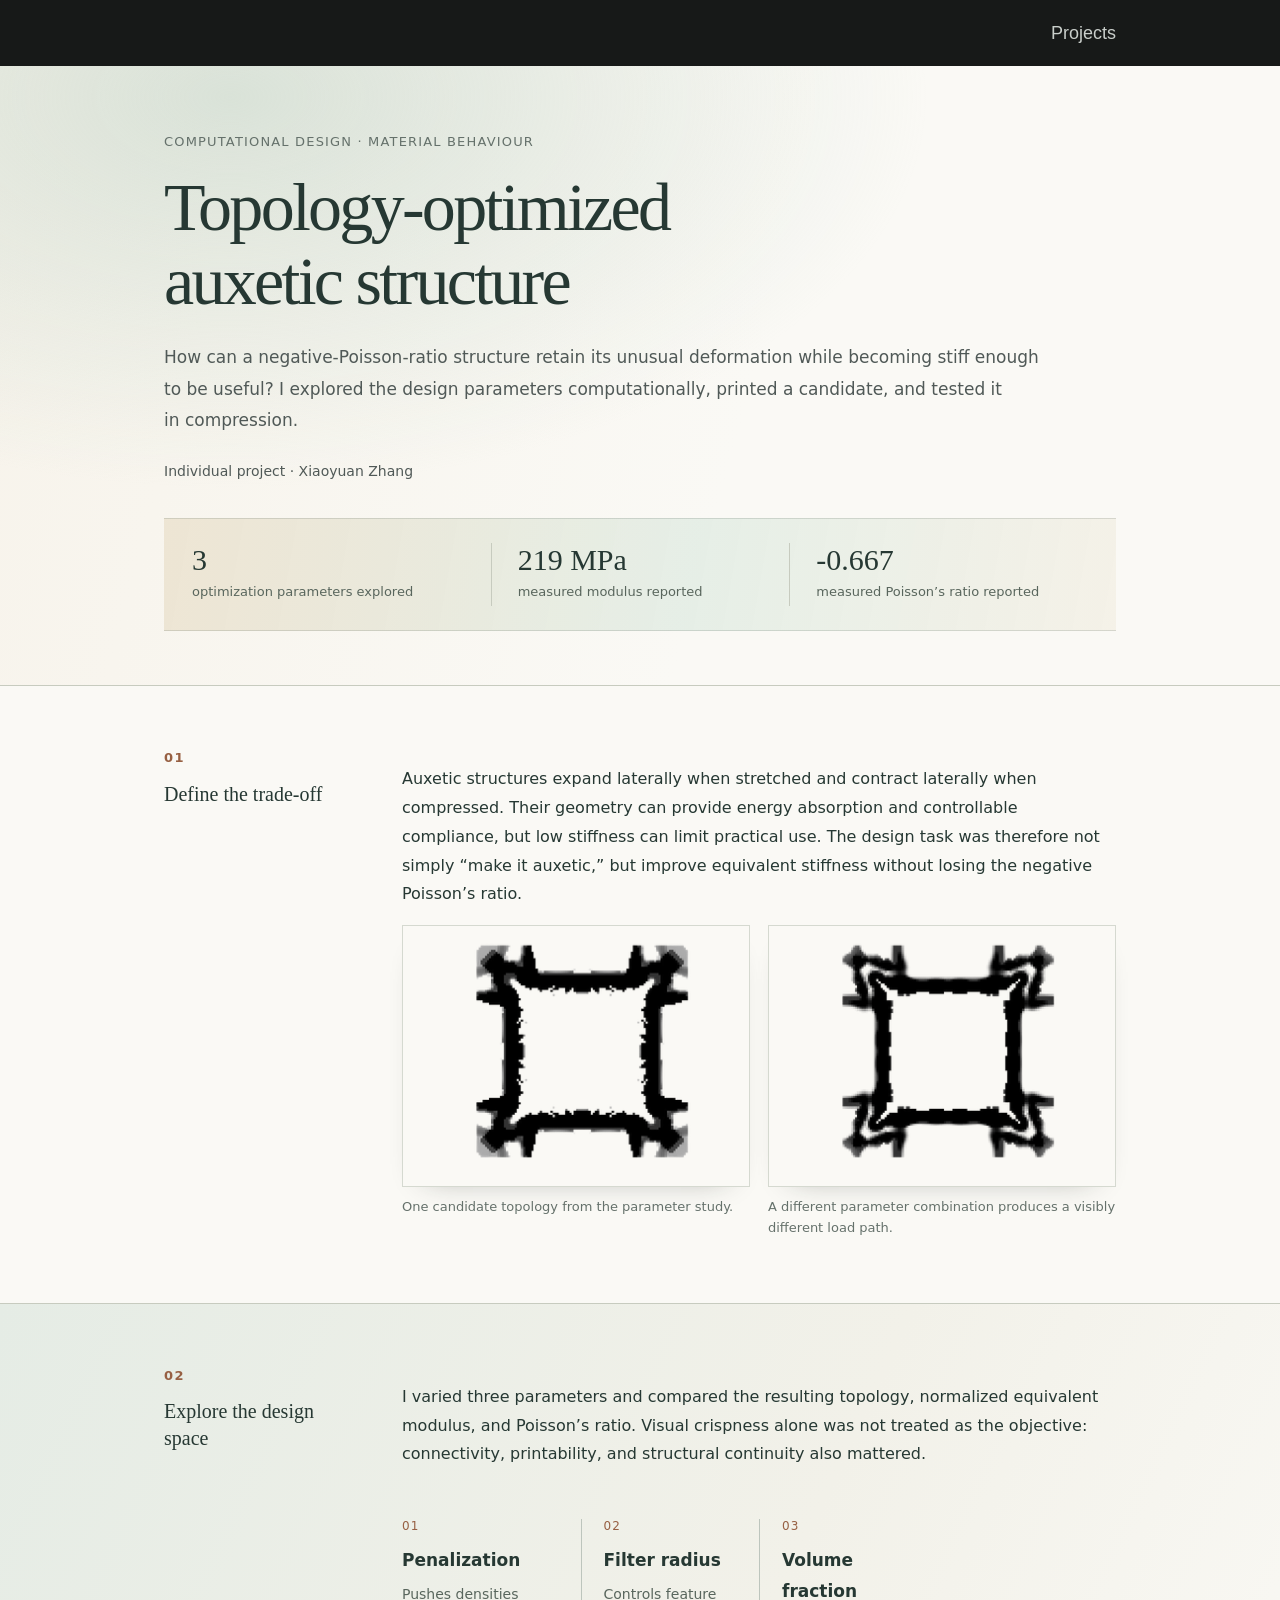
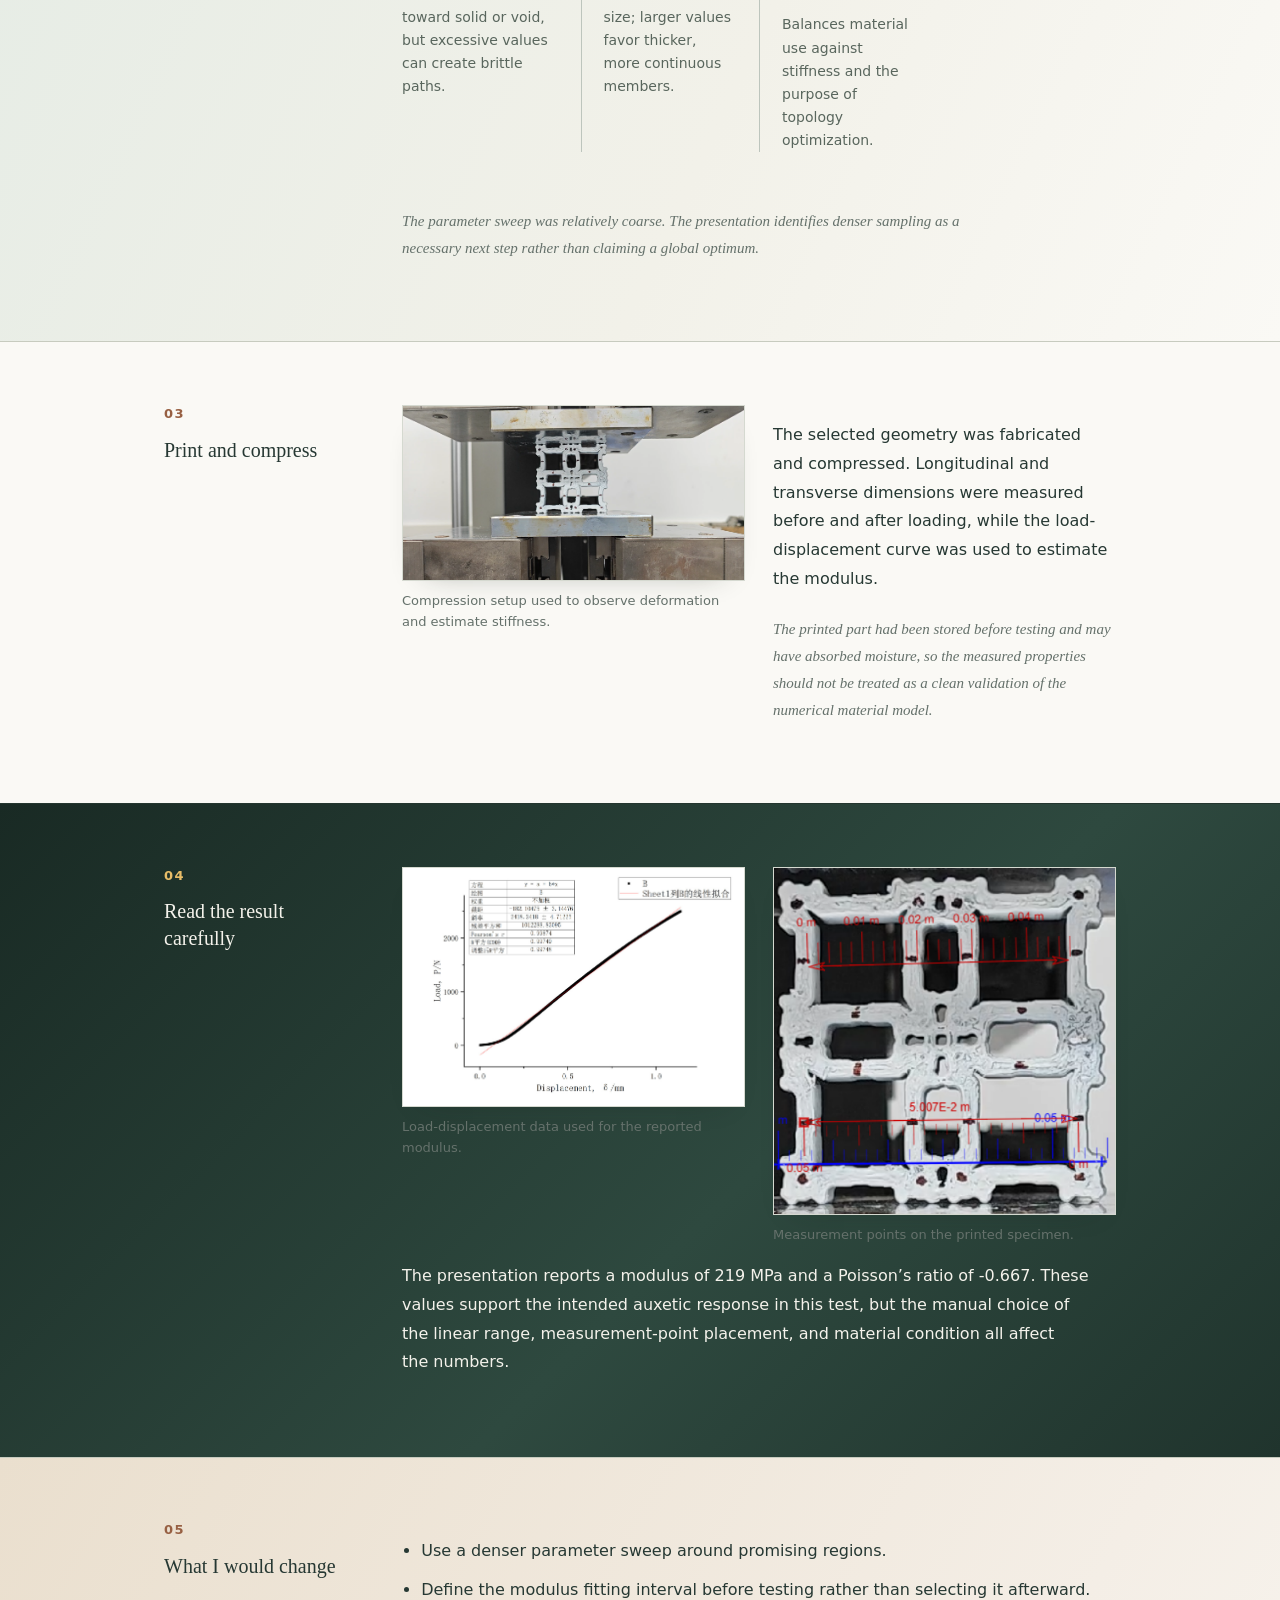
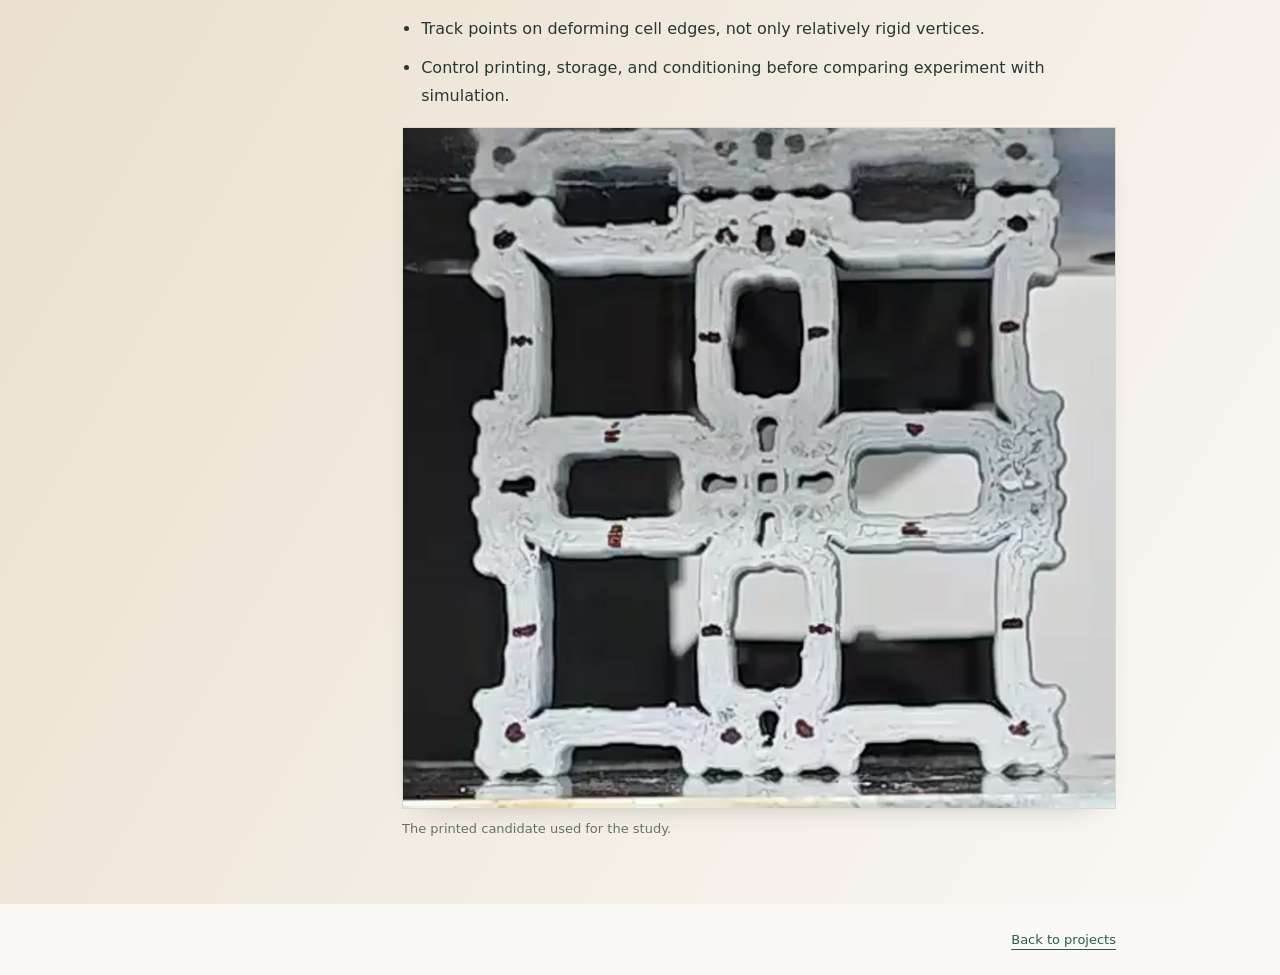
==== auxetic.html @ c7b52279 "Add three project case studies and mark first-author paper accepted" ====
<!doctype html>
<html lang="en">
<head>
<meta charset="utf-8"><meta name="viewport" content="width=device-width,initial-scale=1">
<title>Topology-optimized auxetic structure · Xiaoyuan Zhang</title>
<link rel="icon" type="image/svg+xml" href="images/favicon.svg?v=2">
<link rel="stylesheet" href="style.css?v=20261123-1"><link rel="stylesheet" href="project.css?v=20261123-1">
</head>
<body id="top" class="case-page">
<header><nav aria-label="Main navigation"><a href="index.html#projects">Projects</a></nav></header>
<main class="wrap">
<section class="case-head">
<div class="case-kicker">COMPUTATIONAL DESIGN · MATERIAL BEHAVIOUR</div>
<h1>Topology-optimized auxetic structure</h1>
<p>How can a negative-Poisson-ratio structure retain its unusual deformation while becoming stiff enough to be useful? I explored the design parameters computationally, printed a candidate, and tested it in compression.</p>
<p class="case-meta">Individual project · Xiaoyuan Zhang</p>
<div class="case-stats">
<div><strong>3</strong><span>optimization parameters explored</span></div>
<div><strong>219 MPa</strong><span>measured modulus reported</span></div>
<div><strong>-0.667</strong><span>measured Poisson’s ratio reported</span></div>
</div>
</section>
<section class="case-section">
<h2><span class="case-number">01</span><span class="case-title">Define the trade-off</span></h2>
<p>Auxetic structures expand laterally when stretched and contract laterally when compressed. Their geometry can provide energy absorption and controllable compliance, but low stiffness can limit practical use. The design task was therefore not simply “make it auxetic,” but improve equivalent stiffness without losing the negative Poisson’s ratio.</p>
<div class="case-image-pair">
<figure class="case-figure"><img src="images/auxetic/topology-1.png" width="350" height="263" alt="First topology optimization result"><figcaption>One candidate topology from the parameter study.</figcaption></figure>
<figure class="case-figure"><img src="images/auxetic/topology-2.png" width="350" height="263" alt="Second topology optimization result"><figcaption>A different parameter combination produces a visibly different load path.</figcaption></figure>
</div>
</section>
<section class="case-section case-section--tint">
<h2><span class="case-number">02</span><span class="case-title">Explore the design space</span></h2>
<p>I varied three parameters and compared the resulting topology, normalized equivalent modulus, and Poisson’s ratio. Visual crispness alone was not treated as the objective: connectivity, printability, and structural continuity also mattered.</p>
<ol class="case-flow">
<li><b>Penalization</b><span>Pushes densities toward solid or void, but excessive values can create brittle paths.</span></li>
<li><b>Filter radius</b><span>Controls feature size; larger values favor thicker, more continuous members.</span></li>
<li><b>Volume fraction</b><span>Balances material use against stiffness and the purpose of topology optimization.</span></li>
</ol>
<p class="case-note">The parameter sweep was relatively coarse. The presentation identifies denser sampling as a necessary next step rather than claiming a global optimum.</p>
</section>
<section class="case-section">
<h2><span class="case-number">03</span><span class="case-title">Print and compress</span></h2>
<div class="case-grid">
<figure class="case-figure"><img loading="lazy" src="images/auxetic/compression-setup.png" width="1605" height="821" alt="Printed auxetic specimen under compression"><figcaption>Compression setup used to observe deformation and estimate stiffness.</figcaption></figure>
<div><p>The selected geometry was fabricated and compressed. Longitudinal and transverse dimensions were measured before and after loading, while the load-displacement curve was used to estimate the modulus.</p><p class="case-note">The printed part had been stored before testing and may have absorbed moisture, so the measured properties should not be treated as a clean validation of the numerical material model.</p></div>
</div>
</section>
<section class="case-section case-section--result">
<h2><span class="case-number">04</span><span class="case-title">Read the result carefully</span></h2>
<div class="case-grid">
<figure class="case-figure"><img loading="lazy" src="images/auxetic/compression-curve.jpg" width="1370" height="957" alt="Load displacement curve from compression test"><figcaption>Load-displacement data used for the reported modulus.</figcaption></figure>
<figure class="case-figure"><img loading="lazy" src="images/auxetic/specimen.png" width="435" height="442" alt="Auxetic specimen with measured dimensions"><figcaption>Measurement points on the printed specimen.</figcaption></figure>
</div>
<p>The presentation reports a modulus of 219 MPa and a Poisson’s ratio of -0.667. These values support the intended auxetic response in this test, but the manual choice of the linear range, measurement-point placement, and material condition all affect the numbers.</p>
</section>
<section class="case-section case-section--reflection">
<h2><span class="case-number">05</span><span class="case-title">What I would change</span></h2>
<ul class="case-list">
<li>Use a denser parameter sweep around promising regions.</li>
<li>Define the modulus fitting interval before testing rather than selecting it afterward.</li>
<li>Track points on deforming cell edges, not only relatively rigid vertices.</li>
<li>Control printing, storage, and conditioning before comparing experiment with simulation.</li>
</ul>
<figure class="case-figure small-figure"><img loading="lazy" src="images/auxetic/final-structure.jpg" width="1280" height="1222" alt="Final printed auxetic structure"><figcaption>The printed candidate used for the study.</figcaption></figure>
</section>
</main>
<div class="wrap"><footer><a href="index.html#projects">Back to projects</a></footer></div>
</body></html>
---- style.css ----
*{box-sizing:border-box}html{scroll-behavior:smooth}body{margin:0;background:#faf9f5;color:#263833;font:16px/1.8 system-ui,"Microsoft YaHei",sans-serif}a{color:#285d50;text-underline-offset:5px}a:focus-visible,summary:focus-visible{outline:2px solid #9b512f;outline-offset:4px}.wrap{max-width:960px;margin:auto;padding:0 clamp(20px,5vw,64px)}header,footer{display:flex;align-items:center;justify-content:space-between;gap:14px;flex-wrap:wrap;padding:20px 0;border-bottom:1px solid #bfc7bd}nav{display:flex;gap:1.4em}nav a,header>a{text-decoration:none}nav a:hover,header>a:hover{text-decoration:underline}.mark{font:600 19px Georgia,serif}.mark span{color:#976043;margin-right:8px}.hero{padding:clamp(44px,8vw,88px) 0 40px}.label,small{font:12px/1.5 ui-monospace,Consolas,monospace;letter-spacing:.12em;color:#616c60}.label{color:#854d36}h1,h2,h3{font-family:Georgia,"Songti SC",SimSun,serif;font-weight:500;margin:0}h1{font-size:clamp(38px,7vw,70px);letter-spacing:-.04em;line-height:1.25;margin:12px 0}.intro{border-left:2px solid #ac7556;padding-left:16px;max-width:42em}.row{border-top:1px solid #c7cbbf;display:grid;grid-template-columns:minmax(155px,1fr) 2.4fr;gap:26px;padding:30px 0;scroll-margin-top:16px}h2{font-size:28px;margin-top:4px}h3{font-size:21px}.entry p{margin:6px 0;color:#505d54}.badge{display:inline-block;border:1px solid #c8cbbd;border-radius:20px;padding:0 9px;color:#5c665a;font-size:12px}details{margin-top:12px}summary{cursor:pointer;color:#285d50;width:fit-content}footer{border-top:1px solid #bfc7bd;border-bottom:0;font-size:13px;margin-top:16px}nav a{font-size:14px}@media(max-width:620px){.row{grid-template-columns:1fr;gap:12px}header{align-items:flex-start}nav{gap:12px}.hero{padding-top:46px}}@media(prefers-reduced-motion:reduce){html{scroll-behavior:auto}}
.wrap{max-width:1080px}
.hero{display:grid;grid-template-columns:minmax(0,1fr) minmax(0,2fr);align-items:start;gap:clamp(24px,5vw,52px);max-width:832px;margin-inline:auto}
.row{grid-template-columns:150px minmax(0,1fr);gap:32px;padding-block:38px;align-items:first baseline}
.row>h2{margin:0}
.row>*{min-width:0}
.hero h1{grid-column:1/-1;margin:0;font-size:clamp(38px,5.2vw,56px)}
.hero{max-width:none;grid-template-columns:minmax(210px,300px) minmax(0,1fr);row-gap:34px}
.projects-grid{display:grid;grid-template-columns:repeat(2,minmax(0,1fr));gap:28px}
.projects-grid>.entry{min-width:0;margin:0}
.project-card{position:relative}
.project-link{color:inherit;text-decoration:none}
.project-link::after{content:"";position:absolute;inset:0;z-index:1}
.project-card details{position:relative;z-index:2}
.project-video{position:relative;z-index:2;display:block;width:100%;aspect-ratio:16/10;object-fit:contain;background:#171918;border:1px solid #d1d6cc;margin-bottom:16px}
.project-card:has(.project-link:focus-visible){outline:2px solid #285d50;outline-offset:8px}
.project-card:hover .project-link{text-decoration:underline;text-underline-offset:4px}
.project-preview{aspect-ratio:16/10;display:grid;place-items:center;background:#eaece4;border:1px solid #d1d6cc;border-radius:5px;color:#65716b;font-size:13px;margin-bottom:16px}
.project-cover{overflow:hidden}
.project-cover img{display:block;width:100%;height:100%;object-fit:contain;background:#eef0e9}
.project-cover--photo img{object-fit:cover}
.hero .intro{border:0;padding:0;margin:20px 0 26px;font-size:16px;line-height:1.8;color:#505957}
.hero strong{font-weight:600;color:#263833}
.bio-heading{font-size:24px;line-height:1.3;margin:36px 0 12px;color:#263833}
.research-copy{margin:0;font-size:16px;line-height:1.8;color:#505957}
.education-record{display:grid;grid-template-columns:minmax(0,1fr);gap:10px;align-items:start}
.education-period{margin:7px 0 0;font-size:15px;color:#65716b}
.education-record h3{font-size:clamp(25px,3vw,32px);line-height:1.3}
.education-degree{margin:12px 0 5px;color:#505957;font-size:16px}
.education-school{margin:0;color:#65716b;font-size:15px}
.education-awards{padding-left:21px;margin:20px 0 0;color:#505957;font-size:16px;line-height:1.7}
.education-awards li+li{margin-top:9px}
.education-awards strong{color:#263833;font-weight:600}
@media(max-width:700px){.education-record{grid-template-columns:minmax(0,1fr);gap:10px}.education-period{margin:0}}
.world-clock{margin:10px 0 0;font-size:13px;line-height:1.5;color:#59665d}
.portrait{position:relative;display:grid;place-items:center;aspect-ratio:4/5;border:1px solid #bec6bc;border-radius:6px;background:#eaece4;color:#59685c;font:15px Georgia,serif;overflow:hidden}
.portrait img{position:absolute;width:100%;height:100%;object-fit:cover;object-position:center 36%}
.entry+.entry{margin-top:24px}
#projects{grid-template-columns:minmax(0,1fr)}
#projects .projects-grid{align-items:start}
#projects .projects-grid>.entry{margin-top:0}
.paper+.paper{margin-top:32px;border-top:1px solid #d1d6cc;padding-top:30px}
.paper-status{display:inline-block;padding:2px 9px;border-radius:4px;background:#f1eade;color:#715130;font-size:12px;letter-spacing:.035em}
.paper-status.accepted{background:#e1ece4;color:#285d50}
.paper h3{margin:0 0 12px;font-size:clamp(22px,2.4vw,26px);line-height:1.28}
.paper-status{margin-bottom:10px}
.paper p{margin:0;font-size:15px;line-height:1.6;color:#49554e}
.paper .venue{margin-top:12px}
.paper .journal-metrics{margin-top:5px;font-size:13px;color:#59665d}
header,footer,nav{justify-content:flex-end}
header nav{flex-wrap:wrap;gap:8px clamp(14px,3vw,30px)}
header nav a{font-family:"Segoe UI","Helvetica Neue",Arial,sans-serif;font-size:clamp(16px,2vw,18px);font-weight:300;line-height:1.5;color:#5d5d5d}
.contact-links{display:grid;grid-template-columns:max-content minmax(0,1fr);align-content:start;align-items:baseline;gap:6px 18px;margin:0}
.contact-links dt{color:#59685c;font-size:14px}
.contact-links dd{margin:0;overflow-wrap:anywhere}
@media(max-width:760px){.row{grid-template-columns:120px minmax(0,1fr);gap:20px}.row>h2{font-size:23px}.projects-grid{grid-template-columns:1fr}.hero{grid-template-columns:1fr}.profile-aside{width:min(100%,280px)}}
@media(max-width:500px){.row{grid-template-columns:minmax(0,1fr);gap:20px}}
.hero>div>.intro:first-child{margin-top:0}
.contact-band{background:#171918;color:#f4f4ef;margin-top:24px;padding-top:22px}
.contact-band #contact{border:0;padding-block:48px}
.contact-band a{color:#f4f4ef}
.contact-band .contact-links dt{color:#b9c0ba}
.contact-band a:focus-visible{outline-color:#f4f4ef}
.name-letter{display:inline-block;white-space:pre;position:relative}
.typing-position::after,.typing-finished::after{content:"";position:absolute;visibility:visible;left:0;bottom:.06em;width:.48em;height:2px;background:currentColor;animation:cursor-blink 650ms steps(1,end) infinite}
.typing-finished::after{left:100%;margin-left:.08em}
@keyframes cursor-blink{0%,49%{opacity:1}50%,100%{opacity:0}}
@media(prefers-reduced-motion:reduce){.typing-position::after,.typing-finished::after{display:none}}
header nav a{transition:color 180ms ease}
header nav a[aria-current="location"]{color:#fff;text-decoration:none}
body{padding-top:66px}
header{position:fixed;inset:0 0 auto;z-index:100;background:#171918;border:0;padding:0 20px;height:66px}
header nav{position:relative;width:max-content;max-width:100%;height:100%;margin:0 max(0px,calc((100vw - 992px)/2)) 0 auto;flex-wrap:nowrap;align-items:center;gap:clamp(12px,3vw,30px)}
header nav a{color:#c9ceca;font-size:clamp(14px,2vw,18px);white-space:nowrap}
header nav a:hover{color:#fff;text-decoration:none}
header nav a:focus-visible{outline-color:white}
.nav-bar{position:absolute;left:0;bottom:0;height:3px;background:#fff;pointer-events:none;transition:transform 280ms ease,width 280ms ease}
.row,.hero{scroll-margin-top:86px}
footer{border:0;margin-top:0;padding-block:24px}
@media(prefers-reduced-motion:reduce){.nav-bar,header nav a{transition:none}}
header{padding-inline:max(20px,calc((100vw - 952px)/2));gap:24px;flex-wrap:nowrap;align-items:center}
header nav{margin:0 0 0 auto;min-width:0;overflow-x:auto;scrollbar-width:none}
header nav::-webkit-scrollbar{display:none}
#language{flex-shrink:0;background:#171918;color:#f4f4ef;border:1px solid #626963;border-radius:4px;padding:6px 8px;font:inherit;font-size:13px;cursor:pointer}
#language:focus-visible{outline:2px solid white;outline-offset:3px}
@media(max-width:600px){header{padding-inline:16px;gap:12px}header nav{justify-content:flex-start;gap:16px}#language{max-width:98px;font-size:12px}}
.row>h2{line-height:1.3}
.row>.contact-links,.row>.education-record{align-self:first baseline}
.contact-links{row-gap:12px}
.hero>div{min-width:0}
.gallery-heading{padding:64px 0 32px}
.gallery-heading h1{font-size:clamp(38px,6vw,64px)}
.gallery-heading p{max-width:48ch;color:#59665d}
.gallery-feed{max-width:800px;margin-inline:auto}
.gallery-item{margin:0;padding:0 0 42px}
.gallery-placeholder{aspect-ratio:3/2;display:grid;place-content:center;text-align:center;background:#e7e9e2;border:1px solid #cbd0c6;border-radius:6px;color:#65716b}
.gallery-placeholder span{font-size:14px}
.gallery-placeholder b{font:32px Georgia,serif;color:#8b968c;margin-bottom:10px}
.gallery-item:nth-child(2) .gallery-placeholder{background:#ebe5de}
.gallery-item:nth-child(3) .gallery-placeholder{background:#e2e7e9}
.gallery-item figcaption{padding-top:18px;max-width:65ch}
.gallery-item h2{font-size:25px;line-height:1.35}
.gallery-item p{margin:8px 0;color:#59665d}
.gallery-date{font-size:13px}
.gallery-footer{justify-content:space-between}
@media(max-width:500px){.row{align-items:start}.gallery-heading{padding-top:36px}.gallery-placeholder{aspect-ratio:4/3}.gallery-item{padding-bottom:32px}.hero h1{font-size:clamp(32px,9vw,44px)}}
@media(max-width:420px){header{gap:8px;padding-inline:12px}header nav{gap:10px}header nav a{font-size:12px}#language{max-width:85px;padding-inline:5px}}
---- project.css ----
html{overflow-x:clip}
.case-page{overflow-x:clip}
.case-head{position:relative;isolation:isolate;padding:64px 0 54px}
.case-head::before{content:"";position:absolute;z-index:-1;inset:0 calc(50% - 50vw);background:radial-gradient(ellipse at 18% 5%,rgba(199,215,203,.62),transparent 47%),linear-gradient(105deg,rgba(246,241,231,.74),transparent 58%)}
.case-head h1{font-size:clamp(38px,6vw,68px);line-height:1.08;max-width:17ch;margin:18px 0 24px;text-wrap:balance}
.case-head>p{max-width:56rem;color:#505957;font-size:17px;line-height:1.85;text-wrap:pretty}
.case-kicker{font-size:13px;letter-spacing:.09em;color:#65716b}
.case-meta{font-size:14px!important;margin-top:22px}
.case-section{position:relative;isolation:isolate;display:grid;grid-template-columns:minmax(150px,190px) minmax(0,1fr);column-gap:48px;padding:64px 0;scroll-margin-top:66px}
.case-section::before{content:"";position:absolute;z-index:-1;inset:0 calc(50% - 50vw);border-top:1px solid #c7cbbf}
.case-section>h2{grid-column:1;margin:0;align-self:start;font-size:20px;line-height:1.35}
.case-section>:not(h2){grid-column:2}
.case-section p{max-width:78ch;line-height:1.8;text-wrap:pretty}
.case-number{display:block;font-family:system-ui,sans-serif;font-size:13px;font-weight:600;letter-spacing:.12em;color:#976043;margin-bottom:14px}
.case-title{display:block}
.case-section--tint::before{background:linear-gradient(115deg,#e5ece5 0%,#f2f1e9 58%,#faf9f5 100%)}
.case-section--reflection::before{background:linear-gradient(120deg,#eadfce 0%,#f4eee6 62%,#faf9f5 100%)}
.case-section--result{color:#f4f2eb}
.case-section--result::before{background:linear-gradient(135deg,#192a24 0%,#2e493f 58%,#20342d 100%);border-color:#24362f}
.case-section--result .case-number{color:#e8bd68}
.case-section--result .case-note,.case-section--result figcaption,.case-section--result .case-table caption{color:#c8d0ca}
.case-section--result .case-note{color:#d2d8d3}
.case-section--result .case-table th,.case-section--result .case-table td{border-color:rgba(255,255,255,.22)}
.case-section--result .small-figure{background:white}
.case-grid{display:grid;grid-template-columns:1fr 1fr;gap:28px;align-items:start}
.case-grid>*{min-width:0}
.case-figure{margin:0}
.case-figure img{display:block;width:100%;height:auto;border:1px solid #d5d9d0;box-shadow:0 12px 30px -24px rgba(23,31,27,.45)}
.case-figure figcaption{font-size:13px;line-height:1.6;color:#65716b;margin-top:10px}
.case-flow{list-style:none;counter-reset:case-step;padding:0;margin:34px 0;display:grid;grid-template-columns:repeat(4,minmax(0,1fr));gap:0}
.case-flow li{counter-increment:case-step;padding:0 22px 0 0;position:relative}
.case-flow li+li{padding-left:22px;border-left:1px solid #bdc5bd}
.case-flow li::before{content:"0" counter(case-step);display:block;font:12px system-ui,sans-serif;letter-spacing:.1em;color:#976043;margin-bottom:12px}
.case-flow b{display:block;font-size:17px;margin-bottom:7px}
.case-flow span{font-size:14px;line-height:1.65;display:block;color:#59665d}
.case-stats{display:grid;grid-template-columns:repeat(3,1fr);gap:0;margin:34px 0 0;padding:24px 28px;background:linear-gradient(100deg,rgba(235,226,206,.82),rgba(224,235,226,.78) 55%,rgba(242,239,227,.72));border-top:1px solid rgba(101,113,107,.22);border-bottom:1px solid rgba(101,113,107,.22)}
.case-stats div{padding:0 26px 0 0}
.case-stats div+div{padding-left:26px;border-left:1px solid #c7cbbf}
.case-stats strong{font:30px Georgia,serif;display:block}
.case-stats span{font-size:13px;color:#59665d}
.case-table{border-collapse:collapse;width:100%;font-size:15px}
.case-table caption{text-align:left;font-size:13px;margin-bottom:12px}
.case-table th,.case-table td{text-align:left;padding:12px 8px;border-bottom:1px solid #c7cbbf}
.case-note{font:italic 15px/1.75 Georgia,serif;color:#65716b;max-width:68ch;margin-top:22px}
.case-source{border-top:1px solid #c7cbbf;padding:28px 0;font-size:12px;color:#65716b}
.case-source a{color:inherit}
.case-grid .small-figure{max-width:360px}
.case-image-pair{display:grid;grid-template-columns:1fr 1fr;gap:18px;align-items:start}
.case-image-pair .case-figure{min-width:0}
.case-list{max-width:70ch;padding-left:1.2em;line-height:1.8}
.case-list li+li{margin-top:10px}
@media(max-width:850px){.case-section{grid-template-columns:minmax(120px,145px) minmax(0,1fr);column-gap:30px}.case-grid{grid-template-columns:1fr}.case-flow{grid-template-columns:1fr 1fr;row-gap:28px}.case-flow li:nth-child(3){border-left:0;padding-left:0}}
@media(max-width:620px){.case-head{padding:42px 0 38px}.case-section{display:block;padding:46px 0}.case-section>h2{display:grid;grid-template-columns:34px minmax(0,1fr);gap:10px;margin-bottom:26px;font-size:23px}.case-number{margin:5px 0 0}.case-stats{gap:8px}.case-stats div{padding:12px}.case-stats strong{font-size:24px}}
@media(max-width:620px){.case-stats{gap:0;padding:18px 14px}.case-stats div{padding:0 10px}.case-stats div:first-child{padding-left:0}.case-stats div:last-child{padding-right:0}.case-stats span{line-height:1.4}}
@media(max-width:400px){.case-flow,.case-stats{grid-template-columns:1fr}.case-flow{row-gap:22px}.case-flow li,.case-flow li+li,.case-flow li:nth-child(3){border-left:0;padding:0}.case-stats{border-bottom:0}.case-stats div,.case-stats div+div{border-left:0;border-bottom:1px solid #c7cbbf;padding:14px 0}}
@media(max-width:560px){.case-image-pair{grid-template-columns:1fr}}
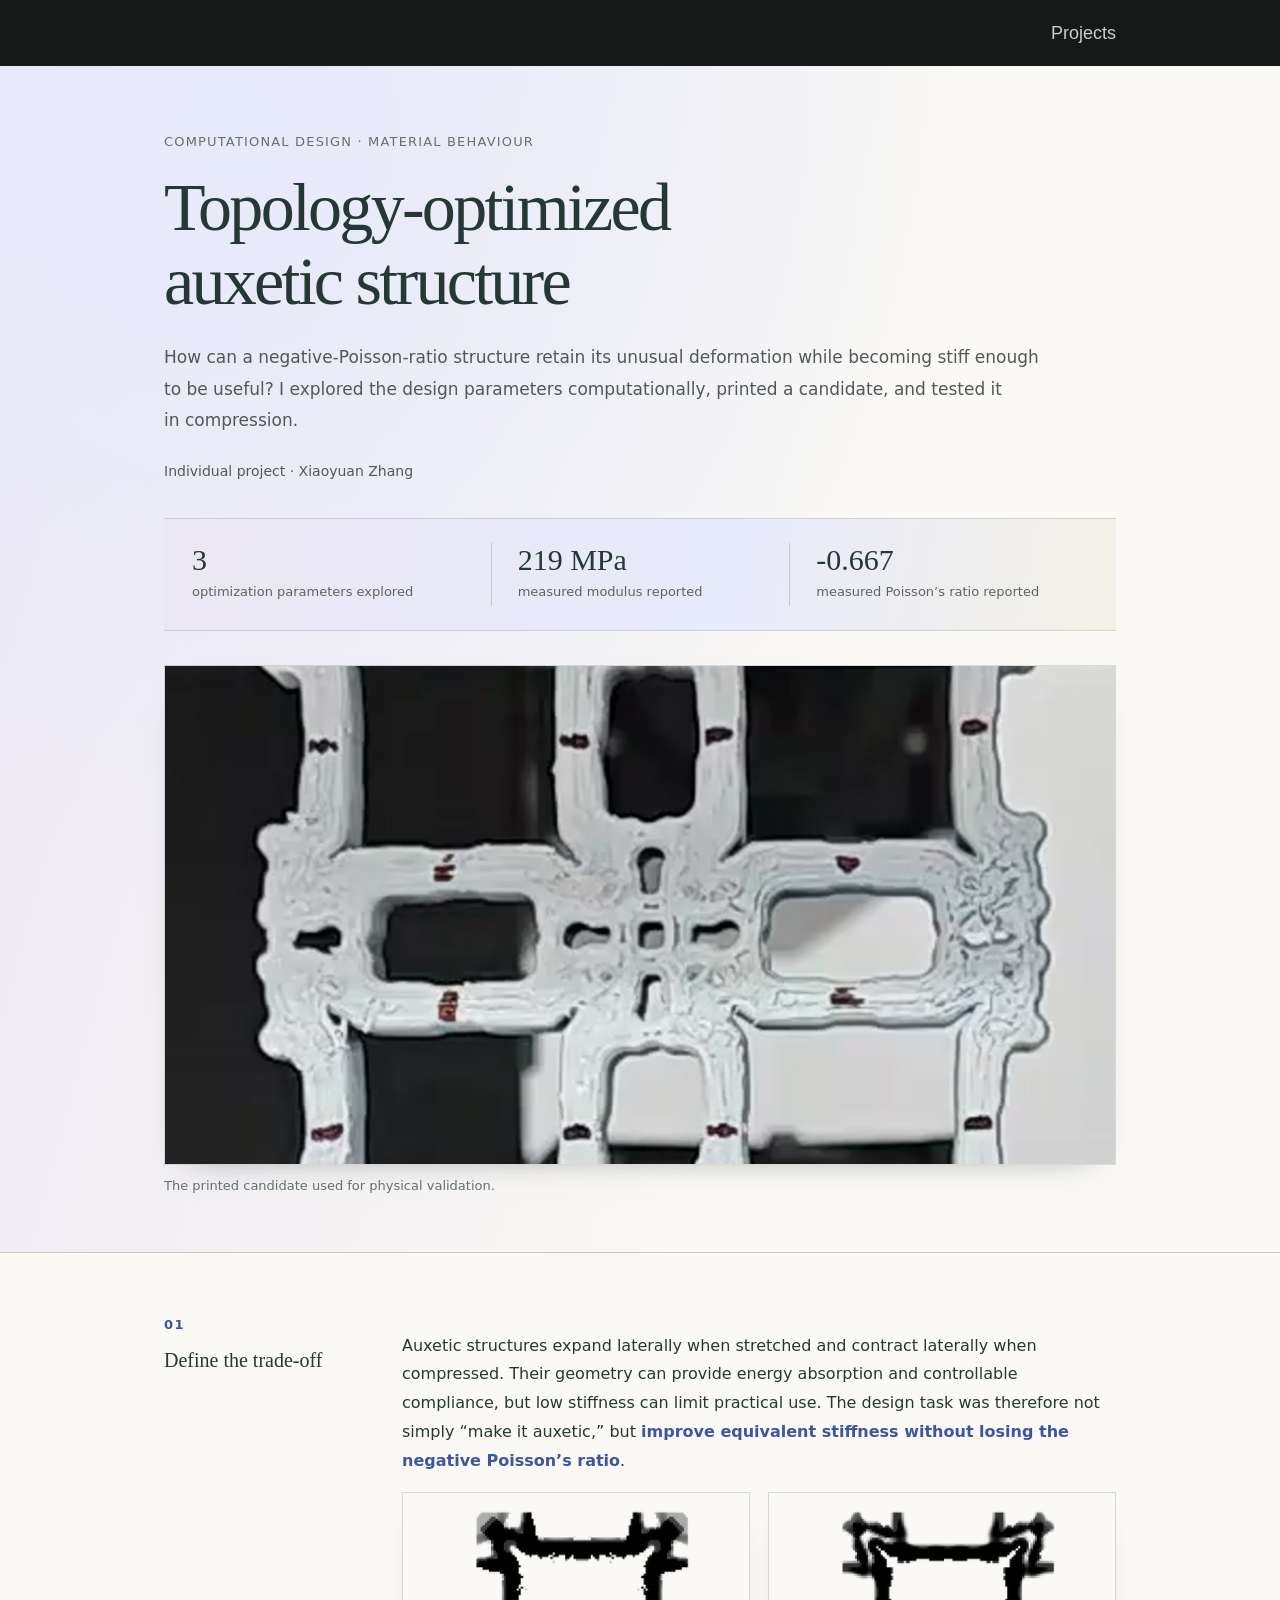
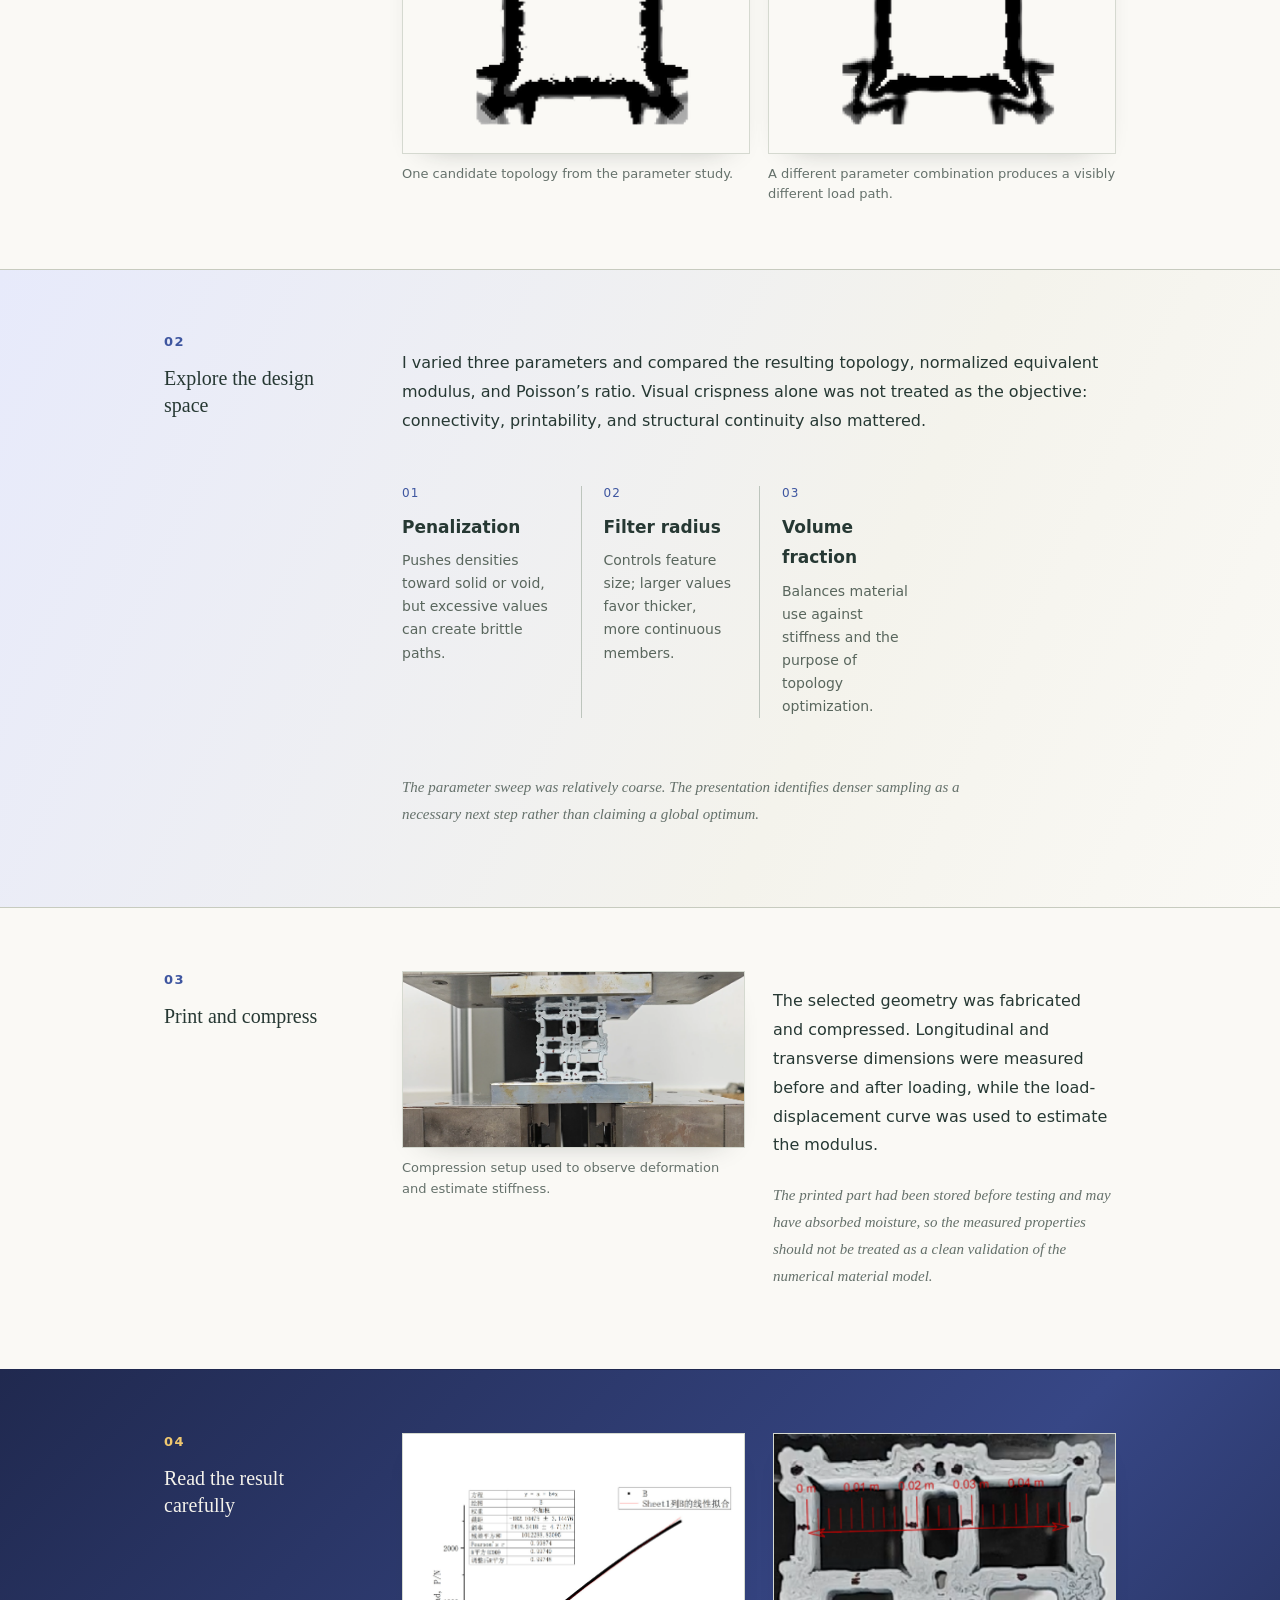
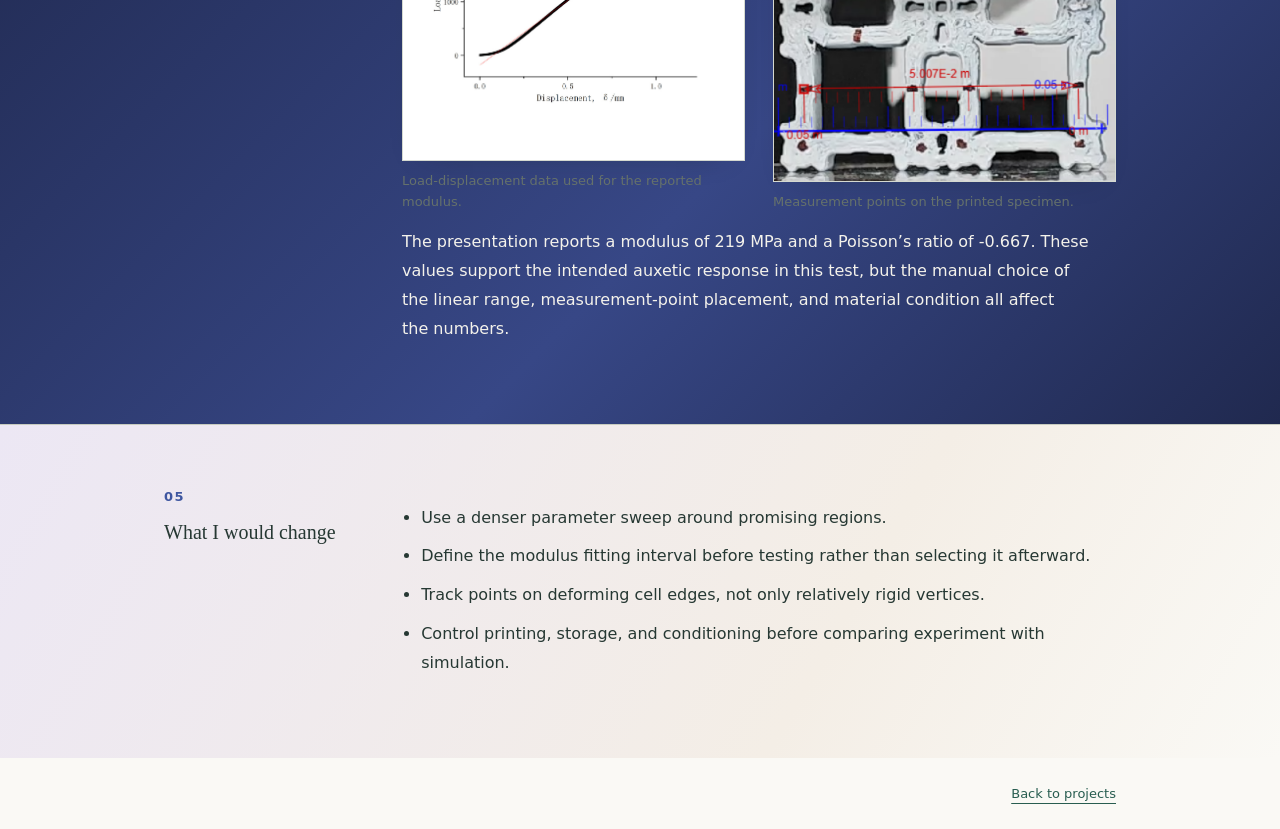
==== commit 19fad00b: "Give project case studies distinct visual themes" ====
--- a/auxetic.html
+++ b/auxetic.html
@@ -4,9 +4,9 @@
 <meta charset="utf-8"><meta name="viewport" content="width=device-width,initial-scale=1">
 <title>Topology-optimized auxetic structure · Xiaoyuan Zhang</title>
 <link rel="icon" type="image/svg+xml" href="images/favicon.svg?v=2">
-<link rel="stylesheet" href="style.css?v=20261123-1"><link rel="stylesheet" href="project.css?v=20261123-1">
+<link rel="stylesheet" href="style.css?v=20261123-1"><link rel="stylesheet" href="project.css?v=20261123-2">
 </head>
-<body id="top" class="case-page">
+<body id="top" class="case-page case-auxetic">
 <header><nav aria-label="Main navigation"><a href="index.html#projects">Projects</a></nav></header>
 <main class="wrap">
 <section class="case-head">
@@ -19,10 +19,11 @@
 <div><strong>219 MPa</strong><span>measured modulus reported</span></div>
 <div><strong>-0.667</strong><span>measured Poisson’s ratio reported</span></div>
 </div>
+<figure class="case-hero-media"><img src="images/auxetic/final-structure.jpg" width="1280" height="1222" alt="Printed topology-optimized auxetic structure"><figcaption>The printed candidate used for physical validation.</figcaption></figure>
 </section>
 <section class="case-section">
 <h2><span class="case-number">01</span><span class="case-title">Define the trade-off</span></h2>
-<p>Auxetic structures expand laterally when stretched and contract laterally when compressed. Their geometry can provide energy absorption and controllable compliance, but low stiffness can limit practical use. The design task was therefore not simply “make it auxetic,” but improve equivalent stiffness without losing the negative Poisson’s ratio.</p>
+<p>Auxetic structures expand laterally when stretched and contract laterally when compressed. Their geometry can provide energy absorption and controllable compliance, but low stiffness can limit practical use. The design task was therefore not simply “make it auxetic,” but <strong>improve equivalent stiffness without losing the negative Poisson’s ratio</strong>.</p>
 <div class="case-image-pair">
 <figure class="case-figure"><img src="images/auxetic/topology-1.png" width="350" height="263" alt="First topology optimization result"><figcaption>One candidate topology from the parameter study.</figcaption></figure>
 <figure class="case-figure"><img src="images/auxetic/topology-2.png" width="350" height="263" alt="Second topology optimization result"><figcaption>A different parameter combination produces a visibly different load path.</figcaption></figure>
@@ -47,9 +48,9 @@
 </section>
 <section class="case-section case-section--result">
 <h2><span class="case-number">04</span><span class="case-title">Read the result carefully</span></h2>
-<div class="case-grid">
+<div class="case-grid case-grid--result">
 <figure class="case-figure"><img loading="lazy" src="images/auxetic/compression-curve.jpg" width="1370" height="957" alt="Load displacement curve from compression test"><figcaption>Load-displacement data used for the reported modulus.</figcaption></figure>
-<figure class="case-figure"><img loading="lazy" src="images/auxetic/specimen.png" width="435" height="442" alt="Auxetic specimen with measured dimensions"><figcaption>Measurement points on the printed specimen.</figcaption></figure>
+<figure class="case-figure case-figure--crop"><img loading="lazy" src="images/auxetic/specimen.png" width="435" height="442" alt="Auxetic specimen with measured dimensions"><figcaption>Measurement points on the printed specimen.</figcaption></figure>
 </div>
 <p>The presentation reports a modulus of 219 MPa and a Poisson’s ratio of -0.667. These values support the intended auxetic response in this test, but the manual choice of the linear range, measurement-point placement, and material condition all affect the numbers.</p>
 </section>
@@ -61,7 +62,6 @@
 <li>Track points on deforming cell edges, not only relatively rigid vertices.</li>
 <li>Control printing, storage, and conditioning before comparing experiment with simulation.</li>
 </ul>
-<figure class="case-figure small-figure"><img loading="lazy" src="images/auxetic/final-structure.jpg" width="1280" height="1222" alt="Final printed auxetic structure"><figcaption>The printed candidate used for the study.</figcaption></figure>
 </section>
 </main>
 <div class="wrap"><footer><a href="index.html#projects">Back to projects</a></footer></div>
--- a/project.css
+++ b/project.css
@@ -1,7 +1,10 @@
 html{overflow-x:clip}
-.case-page{overflow-x:clip}
+.case-page{--case-accent:#976043;--case-soft:#e5ece5;--case-warm:#eadfce;--case-deep:#192a24;--case-deep-2:#2e493f;overflow-x:clip}
+.case-auxetic{--case-accent:#3e56a0;--case-soft:#e7eafb;--case-warm:#ece7f4;--case-deep:#20294f;--case-deep-2:#374786}
+.case-coffee{--case-accent:#a35a2b;--case-soft:#efe3d4;--case-warm:#e9d1b5;--case-deep:#291a15;--case-deep-2:#5a3020}
+.case-street{--case-accent:#4640a1;--case-soft:#ebeafa;--case-warm:#eee4af;--case-deep:#181448;--case-deep-2:#302a78}
 .case-head{position:relative;isolation:isolate;padding:64px 0 54px}
-.case-head::before{content:"";position:absolute;z-index:-1;inset:0 calc(50% - 50vw);background:radial-gradient(ellipse at 18% 5%,rgba(199,215,203,.62),transparent 47%),linear-gradient(105deg,rgba(246,241,231,.74),transparent 58%)}
+.case-head::before{content:"";position:absolute;z-index:-1;inset:0 calc(50% - 50vw);background:radial-gradient(ellipse at 18% 5%,var(--case-soft),transparent 49%),linear-gradient(105deg,var(--case-warm),transparent 62%)}
 .case-head h1{font-size:clamp(38px,6vw,68px);line-height:1.08;max-width:17ch;margin:18px 0 24px;text-wrap:balance}
 .case-head>p{max-width:56rem;color:#505957;font-size:17px;line-height:1.85;text-wrap:pretty}
 .case-kicker{font-size:13px;letter-spacing:.09em;color:#65716b}
@@ -11,13 +14,13 @@
 .case-section>h2{grid-column:1;margin:0;align-self:start;font-size:20px;line-height:1.35}
 .case-section>:not(h2){grid-column:2}
 .case-section p{max-width:78ch;line-height:1.8;text-wrap:pretty}
-.case-number{display:block;font-family:system-ui,sans-serif;font-size:13px;font-weight:600;letter-spacing:.12em;color:#976043;margin-bottom:14px}
+.case-number{display:block;font-family:system-ui,sans-serif;font-size:13px;font-weight:600;letter-spacing:.12em;color:var(--case-accent);margin-bottom:14px}
 .case-title{display:block}
-.case-section--tint::before{background:linear-gradient(115deg,#e5ece5 0%,#f2f1e9 58%,#faf9f5 100%)}
-.case-section--reflection::before{background:linear-gradient(120deg,#eadfce 0%,#f4eee6 62%,#faf9f5 100%)}
+.case-section--tint::before{background:linear-gradient(115deg,var(--case-soft) 0%,#f4f3ec 65%,#faf9f5 100%)}
+.case-section--reflection::before{background:linear-gradient(120deg,var(--case-warm) 0%,#f4eee6 65%,#faf9f5 100%)}
 .case-section--result{color:#f4f2eb}
-.case-section--result::before{background:linear-gradient(135deg,#192a24 0%,#2e493f 58%,#20342d 100%);border-color:#24362f}
-.case-section--result .case-number{color:#e8bd68}
+.case-section--result::before{background:linear-gradient(135deg,var(--case-deep) 0%,var(--case-deep-2) 58%,var(--case-deep) 100%);border-color:var(--case-deep)}
+.case-section--result .case-number{color:#f0c86f}
 .case-section--result .case-note,.case-section--result figcaption,.case-section--result .case-table caption{color:#c8d0ca}
 .case-section--result .case-note{color:#d2d8d3}
 .case-section--result .case-table th,.case-section--result .case-table td{border-color:rgba(255,255,255,.22)}
@@ -30,10 +33,10 @@
 .case-flow{list-style:none;counter-reset:case-step;padding:0;margin:34px 0;display:grid;grid-template-columns:repeat(4,minmax(0,1fr));gap:0}
 .case-flow li{counter-increment:case-step;padding:0 22px 0 0;position:relative}
 .case-flow li+li{padding-left:22px;border-left:1px solid #bdc5bd}
-.case-flow li::before{content:"0" counter(case-step);display:block;font:12px system-ui,sans-serif;letter-spacing:.1em;color:#976043;margin-bottom:12px}
+.case-flow li::before{content:"0" counter(case-step);display:block;font:12px system-ui,sans-serif;letter-spacing:.1em;color:var(--case-accent);margin-bottom:12px}
 .case-flow b{display:block;font-size:17px;margin-bottom:7px}
 .case-flow span{font-size:14px;line-height:1.65;display:block;color:#59665d}
-.case-stats{display:grid;grid-template-columns:repeat(3,1fr);gap:0;margin:34px 0 0;padding:24px 28px;background:linear-gradient(100deg,rgba(235,226,206,.82),rgba(224,235,226,.78) 55%,rgba(242,239,227,.72));border-top:1px solid rgba(101,113,107,.22);border-bottom:1px solid rgba(101,113,107,.22)}
+.case-stats{display:grid;grid-template-columns:repeat(3,1fr);gap:0;margin:34px 0 0;padding:24px 28px;background:linear-gradient(100deg,var(--case-warm),var(--case-soft) 58%,#f4f1e7);border-top:1px solid rgba(101,113,107,.22);border-bottom:1px solid rgba(101,113,107,.22)}
 .case-stats div{padding:0 26px 0 0}
 .case-stats div+div{padding-left:26px;border-left:1px solid #c7cbbf}
 .case-stats strong{font:30px Georgia,serif;display:block}
@@ -45,6 +48,17 @@
 .case-source{border-top:1px solid #c7cbbf;padding:28px 0;font-size:12px;color:#65716b}
 .case-source a{color:inherit}
 .case-grid .small-figure{max-width:360px}
+.case-section p strong{color:var(--case-accent);font-weight:650}
+.case-section--result p strong{color:#f0c86f}
+.case-hero-media{margin:34px 0 0}
+.case-hero-media img{display:block;width:100%;height:clamp(320px,42vw,500px);object-fit:cover;object-position:center;border:1px solid rgba(70,80,74,.18);box-shadow:0 14px 34px -28px rgba(20,28,24,.6)}
+.case-hero-media figcaption{font-size:13px;color:#65716b;margin-top:9px}
+.case-hero-media--robot img{object-position:center 63%}
+.case-figure--crop img{height:clamp(240px,32vw,380px);object-fit:cover;object-position:center}
+.case-image-pair--equal .case-figure img{height:clamp(220px,28vw,330px);object-fit:cover;object-position:center}
+.case-grid--result{align-items:stretch}
+.case-grid--result .case-figure{display:flex;flex-direction:column}
+.case-grid--result .case-figure img{flex:1;min-height:0;object-fit:contain;background:#fff}
 .case-image-pair{display:grid;grid-template-columns:1fr 1fr;gap:18px;align-items:start}
 .case-image-pair .case-figure{min-width:0}
 .case-list{max-width:70ch;padding-left:1.2em;line-height:1.8}
@@ -54,3 +68,4 @@
 @media(max-width:620px){.case-stats{gap:0;padding:18px 14px}.case-stats div{padding:0 10px}.case-stats div:first-child{padding-left:0}.case-stats div:last-child{padding-right:0}.case-stats span{line-height:1.4}}
 @media(max-width:400px){.case-flow,.case-stats{grid-template-columns:1fr}.case-flow{row-gap:22px}.case-flow li,.case-flow li+li,.case-flow li:nth-child(3){border-left:0;padding:0}.case-stats{border-bottom:0}.case-stats div,.case-stats div+div{border-left:0;border-bottom:1px solid #c7cbbf;padding:14px 0}}
 @media(max-width:560px){.case-image-pair{grid-template-columns:1fr}}
+@media(max-width:620px){.case-hero-media img{height:260px}.case-image-pair--equal .case-figure img,.case-figure--crop img{height:220px}}
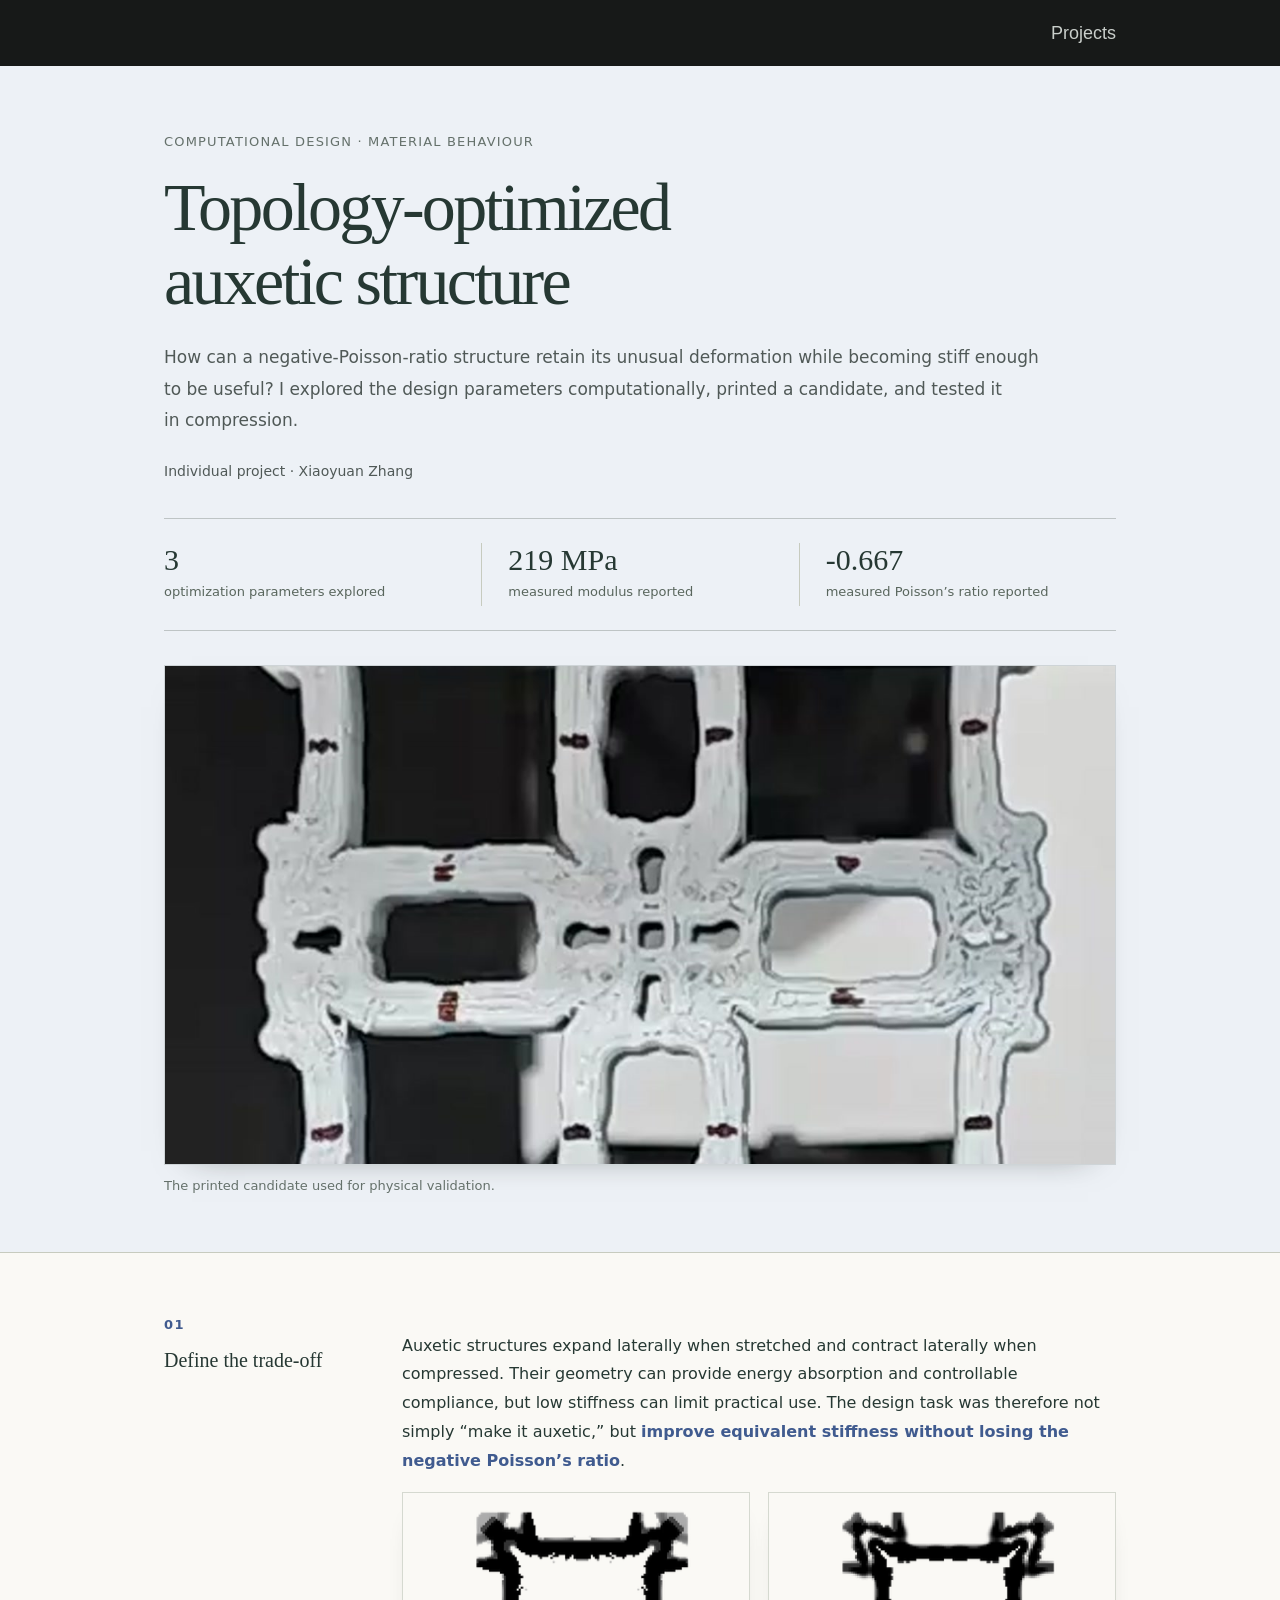
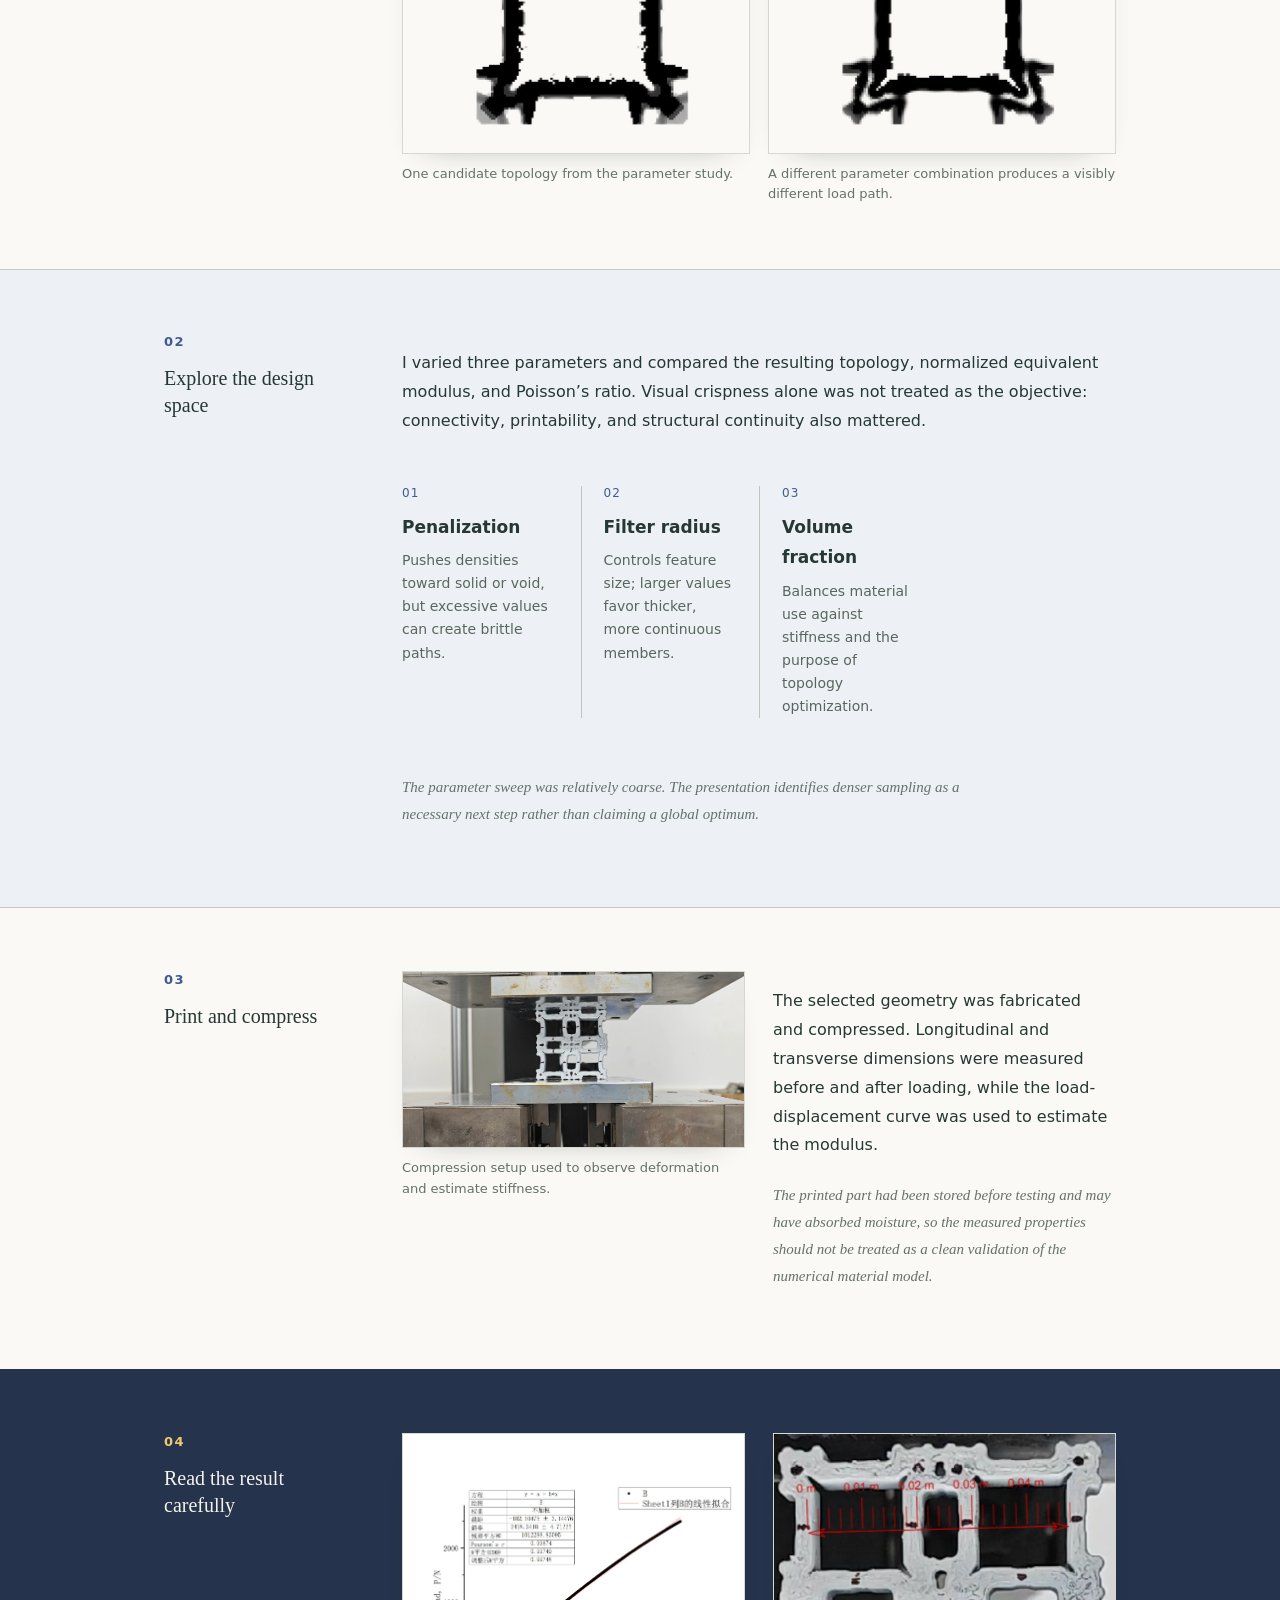
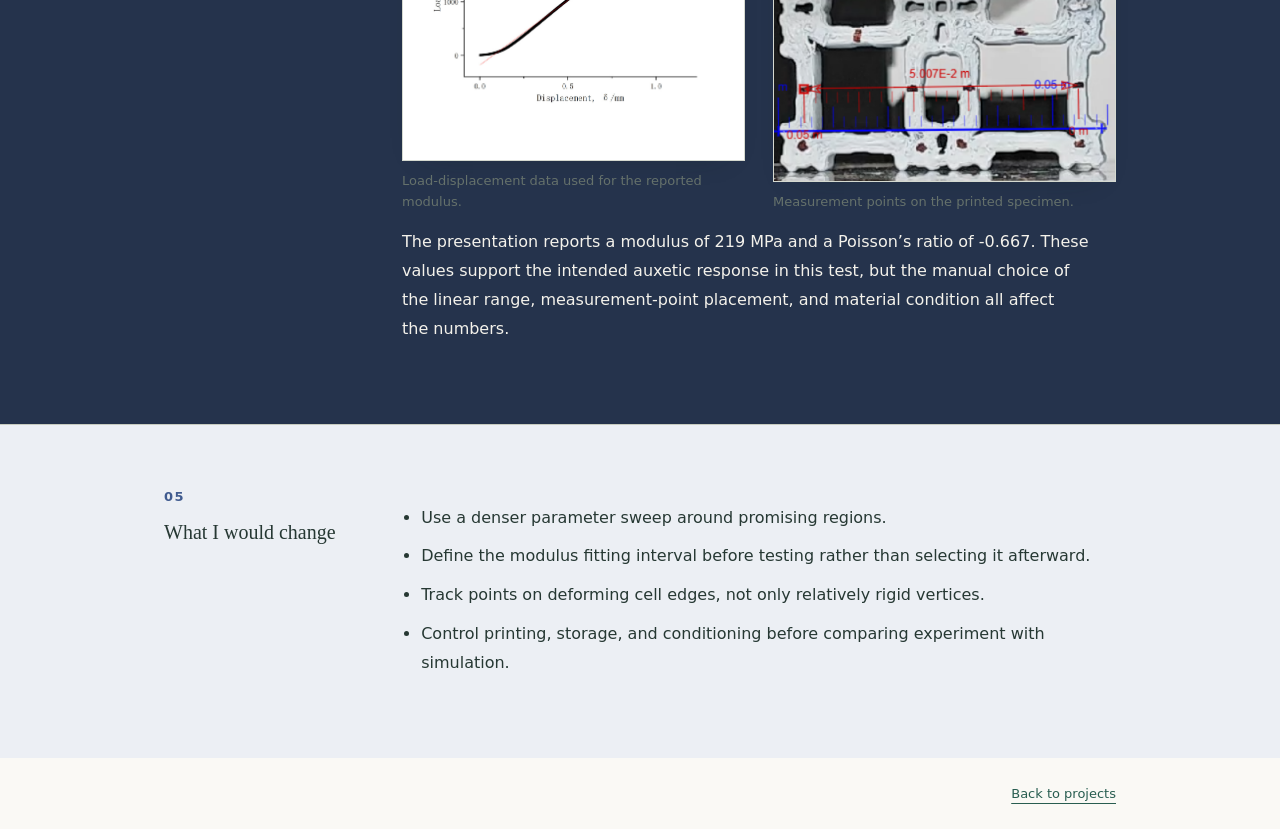
==== commit 24d6aaa5: "Simplify project colors and clarify publication links" ====
--- a/auxetic.html
+++ b/auxetic.html
@@ -4,7 +4,7 @@
 <meta charset="utf-8"><meta name="viewport" content="width=device-width,initial-scale=1">
 <title>Topology-optimized auxetic structure · Xiaoyuan Zhang</title>
 <link rel="icon" type="image/svg+xml" href="images/favicon.svg?v=2">
-<link rel="stylesheet" href="style.css?v=20261123-1"><link rel="stylesheet" href="project.css?v=20261123-2">
+<link rel="stylesheet" href="style.css?v=20261123-1"><link rel="stylesheet" href="project.css?v=20261124-1">
 </head>
 <body id="top" class="case-page case-auxetic">
 <header><nav aria-label="Main navigation"><a href="index.html#projects">Projects</a></nav></header>
--- a/style.css
+++ b/style.css
@@ -40,12 +40,14 @@
 #projects .projects-grid{align-items:start}
 #projects .projects-grid>.entry{margin-top:0}
 .paper+.paper{margin-top:32px;border-top:1px solid #d1d6cc;padding-top:30px}
-.paper-status{display:inline-block;padding:2px 9px;border-radius:4px;background:#f1eade;color:#715130;font-size:12px;letter-spacing:.035em}
+.paper-status{display:inline-block;padding:2px 9px;border-radius:4px;background:#f1eade;color:#715130;font-size:12px;letter-spacing:.035em;white-space:nowrap}
 .paper-status.accepted{background:#e1ece4;color:#285d50}
 .paper h3{margin:0 0 12px;font-size:clamp(22px,2.4vw,26px);line-height:1.28}
-.paper-status{margin-bottom:10px}
+.paper-status{margin:0}
 .paper p{margin:0;font-size:15px;line-height:1.6;color:#49554e}
-.paper .venue{margin-top:12px}
+.paper .venue{margin-top:12px;display:flex;align-items:baseline;gap:10px;flex-wrap:wrap}
+.journal-link{color:#285d50;text-decoration-thickness:1px;text-decoration-color:#9fb0a7}
+.journal-link:hover{text-decoration-color:currentColor}
 .paper .journal-metrics{margin-top:5px;font-size:13px;color:#59665d}
 header,footer,nav{justify-content:flex-end}
 header nav{flex-wrap:wrap;gap:8px clamp(14px,3vw,30px)}
--- a/project.css
+++ b/project.css
@@ -1,10 +1,10 @@
 html{overflow-x:clip}
-.case-page{--case-accent:#976043;--case-soft:#e5ece5;--case-warm:#eadfce;--case-deep:#192a24;--case-deep-2:#2e493f;overflow-x:clip}
-.case-auxetic{--case-accent:#3e56a0;--case-soft:#e7eafb;--case-warm:#ece7f4;--case-deep:#20294f;--case-deep-2:#374786}
-.case-coffee{--case-accent:#a35a2b;--case-soft:#efe3d4;--case-warm:#e9d1b5;--case-deep:#291a15;--case-deep-2:#5a3020}
-.case-street{--case-accent:#4640a1;--case-soft:#ebeafa;--case-warm:#eee4af;--case-deep:#181448;--case-deep-2:#302a78}
+.case-page{--case-accent:#496358;--case-soft:#edf1ee;--case-warm:#f0ede7;--case-deep:#24362f;overflow-x:clip}
+.case-auxetic{--case-accent:#405b8f;--case-soft:#edf1f6;--case-warm:#eceff4;--case-deep:#25334c}
+.case-coffee{--case-accent:#8a5132;--case-soft:#f3ece6;--case-warm:#eee2d8;--case-deep:#38251f}
+.case-street{--case-accent:#4b477b;--case-soft:#efeff6;--case-warm:#ececf2;--case-deep:#282640}
 .case-head{position:relative;isolation:isolate;padding:64px 0 54px}
-.case-head::before{content:"";position:absolute;z-index:-1;inset:0 calc(50% - 50vw);background:radial-gradient(ellipse at 18% 5%,var(--case-soft),transparent 49%),linear-gradient(105deg,var(--case-warm),transparent 62%)}
+.case-head::before{content:"";position:absolute;z-index:-1;inset:0 calc(50% - 50vw);background:var(--case-soft)}
 .case-head h1{font-size:clamp(38px,6vw,68px);line-height:1.08;max-width:17ch;margin:18px 0 24px;text-wrap:balance}
 .case-head>p{max-width:56rem;color:#505957;font-size:17px;line-height:1.85;text-wrap:pretty}
 .case-kicker{font-size:13px;letter-spacing:.09em;color:#65716b}
@@ -16,10 +16,10 @@
 .case-section p{max-width:78ch;line-height:1.8;text-wrap:pretty}
 .case-number{display:block;font-family:system-ui,sans-serif;font-size:13px;font-weight:600;letter-spacing:.12em;color:var(--case-accent);margin-bottom:14px}
 .case-title{display:block}
-.case-section--tint::before{background:linear-gradient(115deg,var(--case-soft) 0%,#f4f3ec 65%,#faf9f5 100%)}
-.case-section--reflection::before{background:linear-gradient(120deg,var(--case-warm) 0%,#f4eee6 65%,#faf9f5 100%)}
+.case-section--tint::before{background:var(--case-soft)}
+.case-section--reflection::before{background:var(--case-warm)}
 .case-section--result{color:#f4f2eb}
-.case-section--result::before{background:linear-gradient(135deg,var(--case-deep) 0%,var(--case-deep-2) 58%,var(--case-deep) 100%);border-color:var(--case-deep)}
+.case-section--result::before{background:var(--case-deep);border-color:var(--case-deep)}
 .case-section--result .case-number{color:#f0c86f}
 .case-section--result .case-note,.case-section--result figcaption,.case-section--result .case-table caption{color:#c8d0ca}
 .case-section--result .case-note{color:#d2d8d3}
@@ -36,7 +36,7 @@
 .case-flow li::before{content:"0" counter(case-step);display:block;font:12px system-ui,sans-serif;letter-spacing:.1em;color:var(--case-accent);margin-bottom:12px}
 .case-flow b{display:block;font-size:17px;margin-bottom:7px}
 .case-flow span{font-size:14px;line-height:1.65;display:block;color:#59665d}
-.case-stats{display:grid;grid-template-columns:repeat(3,1fr);gap:0;margin:34px 0 0;padding:24px 28px;background:linear-gradient(100deg,var(--case-warm),var(--case-soft) 58%,#f4f1e7);border-top:1px solid rgba(101,113,107,.22);border-bottom:1px solid rgba(101,113,107,.22)}
+.case-stats{display:grid;grid-template-columns:repeat(3,1fr);gap:0;margin:34px 0 0;padding:24px 0;background:transparent;border-top:1px solid rgba(101,113,107,.35);border-bottom:1px solid rgba(101,113,107,.35)}
 .case-stats div{padding:0 26px 0 0}
 .case-stats div+div{padding-left:26px;border-left:1px solid #c7cbbf}
 .case-stats strong{font:30px Georgia,serif;display:block}
